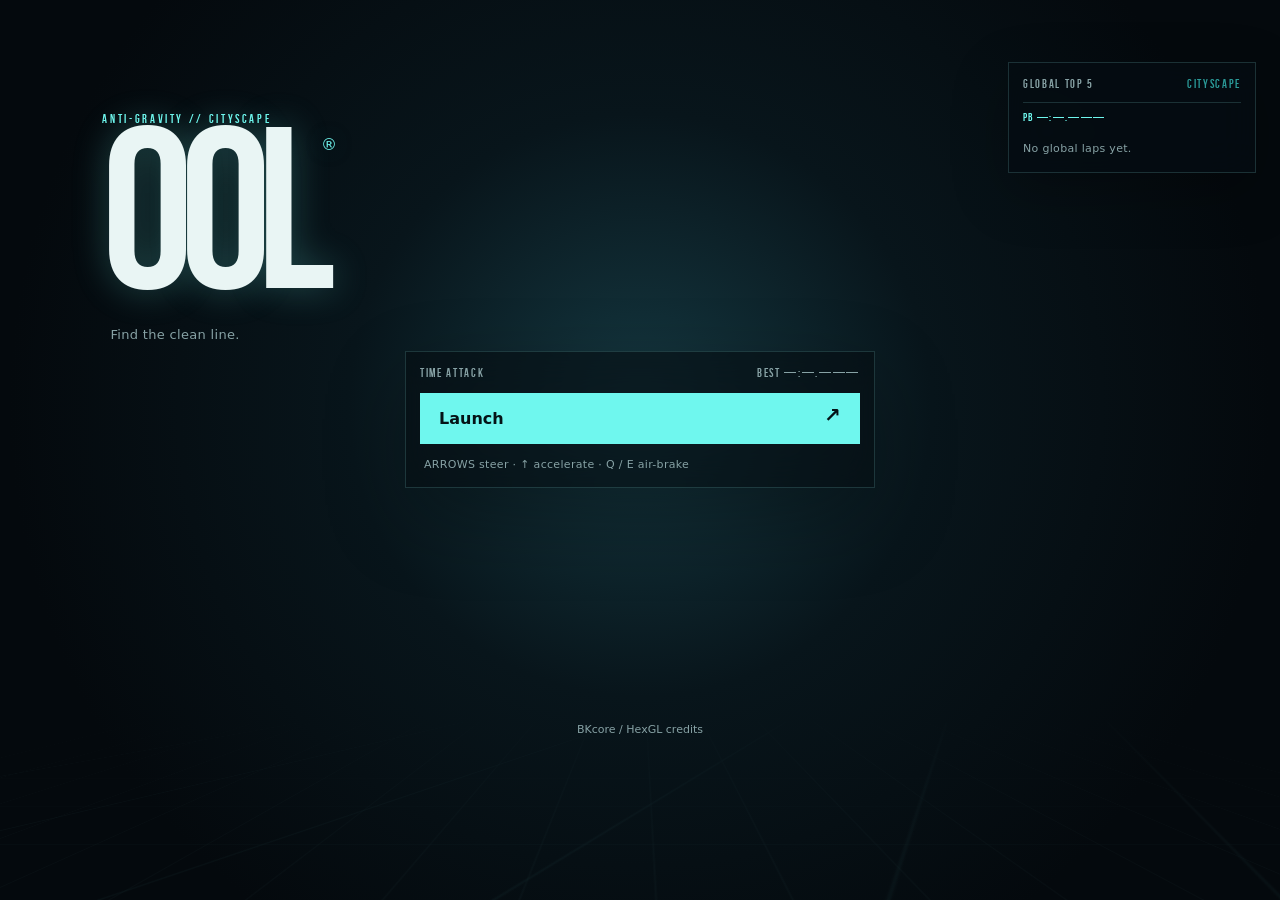
==== index.html @ 015b8ff7 "improvements" ====
<!doctype html>
<html lang="en">
<head>
  <meta charset="utf-8">
  <meta name="viewport" content="width=device-width, initial-scale=1, viewport-fit=cover, user-scalable=no">
  <title>OOL Racing</title>
  <link rel="icon" href="favicon.png" type="image/png">
  <link rel="stylesheet" href="styles.css">
  <script type="importmap">
    {
      "imports": {
        "@websim/websim-socket": "https://esm.websim.com/@websim/websim-socket"
      }
    }
  </script>
</head>
<body>
  <main id="app">
    <section id="launch-screen" class="screen">
      <div class="launch-grid"></div>
      <div class="brand-lockup">
        <span class="eyebrow">ANTI-GRAVITY // CITYSCAPE</span>
        <h1>OOL<span>®</span></h1>
        <p>Find the clean line.</p>
      </div>
      <div class="launch-card">
        <div class="launch-meta"><span>TIME ATTACK</span><span id="best-time">BEST —:—.—</span></div>
        <button id="start-button" class="primary-button" type="button">Launch <span>↗</span></button>
        <div class="control-note" id="control-note">ARROWS steer · ↑ accelerate · Q / E air-brake</div>
      </div>
      <button id="credits-button" class="text-button" type="button">BKcore / HexGL credits</button>
    </section>

    <section id="race-screen" class="screen is-hidden">
      <div id="main"></div>
      <div id="overlay"></div>
      <div id="loading-screen" class="loading-screen" role="status" aria-live="polite">
        <div class="loading-mark">OOL</div>
        <div class="loading-track"><span id="loading-progress"></span></div>
        <div id="loading-label" class="loading-label">Loading Cityscape… 0%</div>
      </div>
      <div class="race-topbar">
        <div class="race-status"><span id="racers-now" class="is-hidden">1 RACING NOW</span><span id="connection-status" class="is-hidden">LOCAL RUN</span><span id="ghost-status" class="is-hidden">NO GHOST</span><button id="control-toggle" class="control-toggle" type="button">TOUCH</button></div>
      </div>
      <div id="ghost-delta" class="ghost-delta is-hidden" aria-hidden="true"></div>
      <div id="replay-badge" class="replay-badge is-hidden" role="status">REPLAY · WATCHING YOUR RUN</div>
      <div id="wrong-way" class="wrong-way is-hidden" role="status" aria-live="assertive">WRONG WAY</div>
      <div class="race-bottom">
        <div class="hint"><span class="keycap">ESC</span> pause</div>
        <div class="ghost-chip"><span class="ghost-dot"></span><span id="ghost-name">Best ghost loading…</span></div>
      </div>
      <div id="ghost-label" class="floating-label is-hidden"></div>
      <div id="touch-controls" aria-hidden="true">
        <div class="touch-joystick" data-touch-control="joystick">
          <div class="joystick-ring"><div class="joystick-knob"></div></div>
          <span>STEER</span>
        </div>
        <div class="touch-actions">
          <button class="touch-action accelerate" data-touch-control="accelerate" type="button" aria-label="Accelerate"><span>ACCEL</span><b>▲</b></button>
          <button class="touch-action brake" data-touch-control="brake" type="button" aria-label="Brake"><span>BRAKE</span><b>▼</b></button>
        </div>
      </div>
      <div id="finish-screen" class="finish-card is-hidden">
        <div class="eyebrow">RUN COMPLETE</div>
        <div id="finish-result" class="finish-time">—:—.—</div>
        <div id="finish-message" class="finish-message">Uploading run telemetry…</div>
        <div id="finish-laps" class="finish-laps"></div>
        <button id="restart-button" class="primary-button" type="button">Race again <span>↗</span></button>
        <button id="replay-button" class="secondary-button" type="button">Watch your run <span>↗</span></button>
      </div>
      <div id="pause-menu" class="modal is-hidden" role="dialog" aria-modal="true" aria-label="Game paused">
        <div class="modal-card pause-card">
          <div class="eyebrow">RACE SUSPENDED</div>
          <h2>Paused</h2>
          <button id="resume-button" class="primary-button" type="button">Resume <span>↗</span></button>
          <button id="mute-button" class="secondary-button" type="button"><span id="mute-label">SOUND ON</span></button>
          <button id="pause-restart-button" class="secondary-button" type="button">Restart race</button>
          <button id="quit-button" class="secondary-button" type="button">Quit to menu</button>
          <p class="pause-hint">ESC toggles pause · the race timer freezes while paused</p>
        </div>
      </div>
    </section>

    <aside id="leaderboard" class="leaderboard" aria-live="polite">
      <div class="leaderboard-head"><span>GLOBAL TOP 5</span><span id="leaderboard-track">CITYSCAPE</span></div>
      <div id="personal-best" class="personal-best">PB —:—.———</div>
      <div id="leaderboard-list"><div class="leaderboard-empty">No global runs yet.</div></div>
    </aside>

    <div id="credits-panel" class="modal is-hidden">
      <div class="modal-card">
        <button id="close-credits" class="close-button" type="button" aria-label="Close credits">×</button>
        <div class="eyebrow">BUILT ON</div>
        <h2>HexGL</h2>
        <p>Original futuristic racing game by Thibaut Despoulain / BKcore. This project keeps the original ships, Cityscape track, geometry, textures, sound, and Three.js 50dev runtime.</p>
        <a href="https://github.com/BKcore/HexGL" target="_blank" rel="noreferrer">github.com/BKcore/HexGL ↗</a>
        <p class="modal-small">MIT licensed source and assets. Full attribution in <code>CREDITS.md</code>.</p>
      </div>
    </div>
  </main>

  <!-- HexGL's original runtime intentionally stays on its Three.js 50dev API. -->
  <script src="libs/Three.dev.js"></script>
  <script src="libs/ShaderExtras.js"></script>
  <script src="libs/postprocessing/EffectComposer.js"></script>
  <script src="libs/postprocessing/RenderPass.js"></script>
  <script src="libs/postprocessing/BloomPass.js"></script>
  <script src="libs/postprocessing/ShaderPass.js"></script>
  <script src="libs/postprocessing/MaskPass.js"></script>
  <script src="libs/Detector.js"></script>
  <script src="libs/Stats.js"></script>
  <script src="bkcore.coffee/controllers/TouchController.js"></script>
  <script src="bkcore.coffee/controllers/OrientationController.js"></script>
  <script src="bkcore.coffee/controllers/GamepadController.js"></script>
  <script src="bkcore.coffee/Timer.js"></script>
  <script src="bkcore.coffee/ImageData.js"></script>
  <script src="bkcore.coffee/Utils.js"></script>
  <script src="bkcore/threejs/RenderManager.js"></script>
  <script src="bkcore/threejs/Shaders.js"></script>
  <script src="bkcore/threejs/Particles.js"></script>
  <script src="bkcore/threejs/Loader.js"></script>
  <script src="bkcore/Audio.js"></script>
  <script src="bkcore/hexgl/HUD.js"></script>
  <script src="bkcore/hexgl/RaceData.js"></script>
  <script src="bkcore/hexgl/ShipControls.js"></script>
  <script src="bkcore/hexgl/ShipEffects.js"></script>
  <script src="bkcore/hexgl/CameraChase.js"></script>
  <script src="bkcore/hexgl/Gameplay.js"></script>
  <script src="bkcore/hexgl/tracks/Cityscape.js"></script>
  <script src="bkcore/hexgl/HexGL.js"></script>
  <script type="module" src="websim-layer.js"></script>
  <script type="module" src="game-app.js"></script>
</body>
</html>
---- styles.css ----
@font-face {
  font-family: Bebas;
  src: url("css/BebasNeue-webfont.woff") format("woff");
  font-display: swap;
}

:root {
  color-scheme: dark;
  --ink: #e9f5f4;
  --muted: #87a2a5;
  --cyan: #6ff7ee;
  --cyan-dim: #2a9997;
  --line: rgba(133, 220, 218, .18);
  --panel: rgba(5, 13, 18, .84);
  --orange: #ffb454;
}

* { box-sizing: border-box; }
html, body { width: 100%; height: 100%; margin: 0; overflow: hidden; background: #050b11; }
body { color: var(--ink); font-family: Inter, ui-sans-serif, system-ui, sans-serif; letter-spacing: .02em; }
button, a { font: inherit; }
button { color: inherit; }
.screen { position: fixed; inset: 0; overflow: hidden; }
.is-hidden { display: none !important; }

#launch-screen { display: grid; place-items: center; background: radial-gradient(circle at 50% 45%, #153841 0%, #08151b 36%, #04090d 78%); }
.launch-grid { position: absolute; inset: 0; opacity: .23; background-image: linear-gradient(rgba(125,232,227,.15) 1px, transparent 1px), linear-gradient(90deg, rgba(125,232,227,.15) 1px, transparent 1px); background-size: 72px 72px; transform: perspective(520px) rotateX(60deg) scale(1.9) translateY(28%); transform-origin: center bottom; mask-image: linear-gradient(to top, #000, transparent 80%); }
.launch-grid::after { content: ""; position: absolute; inset: 0; background: repeating-linear-gradient(120deg, transparent 0 90px, rgba(111,247,238,.2) 91px 92px, transparent 93px 180px); }
.brand-lockup, .launch-card, #credits-button { position: relative; z-index: 1; }
.brand-lockup { position: absolute; left: clamp(24px, 8vw, 120px); top: clamp(44px, 12vh, 120px); }
.eyebrow { color: var(--cyan); font: 12px/1 Bebas, sans-serif; letter-spacing: .22em; }
.brand-lockup h1 { margin: 10px 0 0; font: clamp(94px, 18vw, 250px)/.72 Bebas, sans-serif; letter-spacing: -.06em; text-shadow: 0 0 36px rgba(111,247,238,.25); }
.brand-lockup h1 span { font: 16px/1 system-ui; vertical-align: top; letter-spacing: 0; color: var(--cyan); }
.brand-lockup p { margin: 24px 0 0 8px; color: var(--muted); font-size: 13px; }
.launch-card { width: min(470px, calc(100vw - 48px)); margin-top: 25vh; padding: 14px; border: 1px solid var(--line); background: rgba(5, 13, 18, .63); backdrop-filter: blur(18px); box-shadow: 0 30px 80px rgba(0,0,0,.28); }
.launch-meta, .leaderboard-head, .race-status { display: flex; justify-content: space-between; color: var(--muted); font: 12px Bebas, sans-serif; letter-spacing: .14em; }
.primary-button { width: 100%; border: 1px solid var(--cyan); padding: 15px 18px; margin-top: 12px; background: var(--cyan); color: #041316; text-align: left; font-weight: 800; cursor: pointer; transition: transform .2s ease, box-shadow .2s ease; }
.primary-button span { float: right; font-size: 20px; line-height: 12px; }
.primary-button:hover { transform: translateY(-2px); box-shadow: 0 10px 28px rgba(111,247,238,.18); }
.control-note { padding: 14px 4px 2px; color: var(--muted); font-size: 11px; }
.text-button { position: absolute; bottom: 28px; border: 0; padding: 10px; color: var(--muted); background: transparent; cursor: pointer; font-size: 11px; }
.text-button:hover, .modal-card a { color: var(--cyan); }

#race-screen { background: #020609; }
#main { position: absolute; inset: 0; z-index: 0; }
#main canvas { width: 100% !important; height: 100% !important; display: block; }
#overlay { position: absolute; inset: 0; z-index: 2; pointer-events: none; }
#overlay canvas { position: absolute !important; inset: 0; width: 100% !important; height: 100% !important; }
.loading-screen { position: absolute; inset: 0; z-index: 10; display: grid; place-content: center; justify-items: center; gap: 16px; background: radial-gradient(circle at 50% 44%, #102c34 0%, #061117 50%, #03080b 100%); }
.loading-mark { color: var(--cyan); font: 54px/.8 Bebas, sans-serif; letter-spacing: -.04em; text-shadow: 0 0 28px rgba(111,247,238,.22); }
.loading-track { width: min(280px, 64vw); height: 2px; overflow: hidden; background: rgba(111,247,238,.18); }
.loading-track span { display: block; width: 0%; height: 100%; background: var(--cyan); box-shadow: 0 0 12px var(--cyan); transition: width .18s ease-out; }
.loading-label { color: var(--muted); font: 11px Bebas, sans-serif; letter-spacing: .14em; }
.race-topbar, .race-bottom { position: absolute; left: 24px; right: 24px; z-index: 4; display: flex; align-items: center; justify-content: space-between; pointer-events: none; }
.race-topbar { top: 22px; }
.race-bottom { bottom: 20px; }
.race-mark { color: var(--ink); font: 13px Bebas, sans-serif; letter-spacing: .17em; text-shadow: 0 2px 14px #000; }
.dot, .ghost-dot { display: inline-block; width: 7px; height: 7px; margin-right: 8px; border-radius: 50%; background: var(--cyan); box-shadow: 0 0 12px var(--cyan); }
.race-status { gap: 14px; align-items: center; margin-left: auto; }
.hint, .ghost-chip { color: rgba(233,245,244,.7); font-size: 10px; text-shadow: 0 2px 12px #000; }
.keycap { padding: 3px 5px; border: 1px solid rgba(233,245,244,.3); margin-right: 7px; }
.ghost-chip { padding: 8px 10px; border: 1px solid rgba(111,247,238,.3); background: rgba(3,13,17,.55); }
.ghost-dot { background: #d676ff; box-shadow: 0 0 10px #d676ff; }

.leaderboard { position: fixed; z-index: 6; top: 62px; right: 24px; width: 248px; padding: 14px; border: 1px solid var(--line); background: var(--panel); backdrop-filter: blur(18px); box-shadow: 0 18px 55px rgba(0,0,0,.25); }
.leaderboard-head { padding-bottom: 10px; border-bottom: 1px solid var(--line); }
.leaderboard-head span:last-child { color: var(--cyan-dim); }
.leaderboard-row { display: grid; grid-template-columns: 24px 1fr auto; gap: 9px; align-items: center; padding: 10px 0; border-bottom: 1px solid rgba(133,220,218,.08); font-size: 11px; }
.leaderboard-row:last-child { border: 0; }
.leaderboard-rank { color: var(--muted); font: 13px Bebas, sans-serif; }
.leaderboard-user { display: flex; min-width: 0; align-items: center; gap: 8px; color: inherit; text-decoration: none; pointer-events: auto; }
.leaderboard-user:hover .leaderboard-name { color: var(--cyan); }
.leaderboard-avatar { position: relative; display: grid; flex: 0 0 24px; width: 24px; height: 24px; place-items: center; overflow: hidden; border: 1px solid rgba(111,247,238,.35); border-radius: 50%; background: rgba(111,247,238,.12); color: var(--cyan); font: 11px Bebas, sans-serif; }
.leaderboard-avatar img { position: absolute; inset: 0; width: 100%; height: 100%; object-fit: cover; }
.leaderboard-name { overflow: hidden; text-overflow: ellipsis; white-space: nowrap; }
.leaderboard-time { color: var(--cyan); font-variant-numeric: tabular-nums; }
.leaderboard-empty { padding: 16px 0 3px; color: var(--muted); font-size: 11px; }
.leaderboard-row.is-me { margin: 0 -6px; padding-left: 6px; padding-right: 6px; border-left: 2px solid var(--cyan); background: rgba(111,247,238,.08); }
.leaderboard-row.is-me .leaderboard-name { color: var(--cyan); }
.personal-best { padding: 8px 0 2px; color: var(--cyan); font: 11px Bebas, sans-serif; letter-spacing: .12em; }
.control-toggle { border: 1px solid rgba(111,247,238,.45); padding: 5px 7px; background: rgba(4,15,19,.55); color: var(--cyan); cursor: pointer; font: 11px Bebas, sans-serif; letter-spacing: .1em; pointer-events: auto; }
.floating-label { position: absolute; z-index: 7; transform: translate(-50%, -100%); padding: 4px 7px; border: 1px solid rgba(141,250,255,.55); background: rgba(2,10,14,.78); color: #b8ffff; font: 11px Bebas, sans-serif; letter-spacing: .1em; pointer-events: none; white-space: nowrap; }
.ghost-delta { position: absolute; z-index: 7; top: 48px; left: 24px; padding: 4px 9px; border: 1px solid rgba(111,247,238,.35); background: rgba(2,10,14,.72); color: var(--ink); font: 12px Bebas, sans-serif; letter-spacing: .12em; pointer-events: none; white-space: nowrap; }
.ghost-delta.ahead { color: var(--cyan); border-color: rgba(111,247,238,.55); }
.ghost-delta.behind { color: var(--orange); border-color: rgba(255,180,84,.55); }
.replay-badge { position: absolute; z-index: 7; top: 48px; right: 24px; padding: 4px 9px; border: 1px solid rgba(111,247,238,.45); background: rgba(2,10,14,.72); color: var(--cyan); font: 12px Bebas, sans-serif; letter-spacing: .12em; pointer-events: none; white-space: nowrap; }
.wrong-way { position: absolute; z-index: 9; left: 50%; top: 24%; transform: translateX(-50%); padding: 8px 26px 8px 32px; border: 2px solid rgba(255,110,80,.85); background: rgba(64,8,4,.78); box-shadow: 0 0 30px rgba(255,110,80,.25); color: #ff9070; font: clamp(30px, 7vw, 58px)/1 Bebas, sans-serif; letter-spacing: .24em; text-indent: .24em; pointer-events: none; white-space: nowrap; animation: wrongway-flash .8s ease-in-out infinite; }
@keyframes wrongway-flash { 0%, 100% { opacity: 1; } 50% { opacity: .2; } }
@media (prefers-reduced-motion: reduce) { .wrong-way { animation: none; } }
.floating-label.live { border-color: rgba(255,180,84,.5); color: var(--orange); }
.finish-laps { display: grid; gap: 5px; margin-top: 18px; padding-top: 12px; border-top: 1px solid var(--line); color: var(--muted); font: 13px Bebas, sans-serif; letter-spacing: .08em; }
.finish-laps div { display: flex; justify-content: space-between; }
.finish-laps strong { color: var(--ink); font-weight: 400; }

.finish-card { position: absolute; z-index: 8; left: 50%; top: 50%; width: min(420px, calc(100vw - 40px)); padding: 24px; transform: translate(-50%, -50%); border: 1px solid var(--cyan); background: rgba(4, 15, 19, .9); box-shadow: 0 30px 100px rgba(0,0,0,.55), 0 0 40px rgba(111,247,238,.12); backdrop-filter: blur(20px); }
.finish-time { margin: 10px 0; color: var(--cyan); font: clamp(48px, 12vw, 76px)/1 Bebas, sans-serif; letter-spacing: .03em; }
.finish-message { min-height: 18px; color: var(--muted); font-size: 12px; }
.finish-card .primary-button { margin-top: 24px; }

#touch-controls { display: none; }
.touch-joystick { position: absolute; left: max(18px, env(safe-area-inset-left)); bottom: max(26px, env(safe-area-inset-bottom)); width: clamp(118px, 34vw, 156px); height: clamp(118px, 34vw, 156px); color: rgba(233,245,244,.72); font: 10px Bebas, sans-serif; letter-spacing: .14em; text-align: center; touch-action: none; user-select: none; }
.joystick-ring { position: absolute; inset: 5%; border: 1px solid rgba(111,247,238,.38); border-radius: 50%; background: radial-gradient(circle, rgba(111,247,238,.06), rgba(4,18,22,.08) 62%, rgba(4,18,22,.02)); box-shadow: inset 0 0 24px rgba(111,247,238,.05), 0 0 22px rgba(0,0,0,.14); }
.joystick-ring::before, .joystick-ring::after { content: ""; position: absolute; background: rgba(111,247,238,.16); }
.joystick-ring::before { left: 50%; top: 10%; bottom: 10%; width: 1px; }
.joystick-ring::after { top: 50%; left: 10%; right: 10%; height: 1px; }
.joystick-knob { position: absolute; left: 50%; top: 50%; width: 34%; height: 34%; border: 1px solid rgba(111,247,238,.8); border-radius: 50%; background: rgba(111,247,238,.12); box-shadow: 0 0 18px rgba(111,247,238,.18); transform: translate(-50%, -50%); transition: transform .08s ease-out; }
.touch-joystick > span { position: absolute; left: 0; right: 0; bottom: -17px; }
.touch-actions { position: absolute; right: max(18px, env(safe-area-inset-right)); bottom: max(24px, env(safe-area-inset-bottom)); display: grid; gap: 10px; }
.touch-action { display: grid; place-items: center; width: clamp(62px, 19vw, 82px); height: clamp(62px, 19vw, 82px); border: 1px solid rgba(255,180,84,.52); border-radius: 50%; background: rgba(5,18,23,.22); color: var(--orange); box-shadow: inset 0 0 20px rgba(255,180,84,.05), 0 0 18px rgba(0,0,0,.14); cursor: pointer; touch-action: none; user-select: none; }
.touch-action.accelerate { border-color: rgba(111,247,238,.6); color: var(--cyan); }
.touch-action:active, .touch-action.is-pressed { background: rgba(111,247,238,.2); transform: scale(.96); }
.touch-action span { font: 9px Bebas, sans-serif; letter-spacing: .12em; }
.touch-action b { margin-top: -4px; font-size: 22px; font-weight: 400; line-height: 1; }

.modal { position: fixed; inset: 0; z-index: 20; display: grid; place-items: center; padding: 24px; background: rgba(0,8,12,.75); backdrop-filter: blur(9px); }
.secondary-button { width: 100%; border: 1px solid var(--line); padding: 12px 16px; margin-top: 10px; background: rgba(111,247,238,.06); color: var(--ink); text-align: left; cursor: pointer; font-weight: 700; transition: border-color .15s ease, background .15s ease, transform .15s ease; }
.secondary-button:hover { border-color: var(--cyan); background: rgba(111,247,238,.14); transform: translateY(-1px); }
.secondary-button:focus-visible, .primary-button:focus-visible, .text-button:focus-visible { outline: 2px solid var(--cyan); outline-offset: 2px; }
.pause-card h2 { margin: 10px 0 4px; }
.pause-card .primary-button { margin-top: 18px; }
.pause-hint { margin-top: 18px; margin-bottom: 0; color: var(--muted); font-size: 11px; text-align: center; }
.modal-card { position: relative; width: min(500px, 100%); padding: 32px; border: 1px solid var(--line); background: #07151a; box-shadow: 0 20px 90px #000; }
.modal-card h2 { margin: 10px 0; font: 56px/1 Bebas, sans-serif; }
.modal-card p { color: var(--muted); font-size: 13px; line-height: 1.7; }
.modal-card a { font-size: 13px; }
.modal-small { margin-bottom: 0; font-size: 11px !important; }
.close-button { position: absolute; top: 12px; right: 12px; border: 0; background: transparent; color: var(--muted); font-size: 28px; cursor: pointer; }

@media (max-width: 760px) {
  .brand-lockup { top: 60px; left: 24px; }
  .brand-lockup h1 { font-size: 120px; }
  .launch-card { margin-top: 34vh; }
  .leaderboard { top: 48px; right: 8px; width: 174px; padding: 9px; opacity: .92; }
  .leaderboard-head { padding-bottom: 6px; font-size: 10px; }
  .leaderboard-row { grid-template-columns: 18px 1fr auto; gap: 5px; padding: 6px 0; font-size: 9px; }
  .leaderboard-row:nth-child(n + 4) { display: none; }
  .leaderboard-rank { font-size: 11px; }
  .leaderboard-user { gap: 5px; }
  .leaderboard-avatar { flex-basis: 18px; width: 18px; height: 18px; font-size: 9px; }
  .leaderboard-time { font-size: 9px; }
  .personal-best { padding-top: 6px; font-size: 10px; }
  .race-topbar { top: 9px; left: 9px; right: 9px; }
  .ghost-delta { top: 26px; left: 12px; font-size: 10px; padding: 3px 7px; }
  .replay-badge { top: 26px; right: 12px; font-size: 10px; padding: 3px 7px; }
  .race-bottom { display: none; }
  .race-status { gap: 5px; font-size: 9px; }
  #touch-controls { display: block; position: absolute; inset: 0; z-index: 5; pointer-events: none; }
  .touch-joystick, .touch-action { pointer-events: auto; }
  #race-screen .leaderboard { display: block; }
}
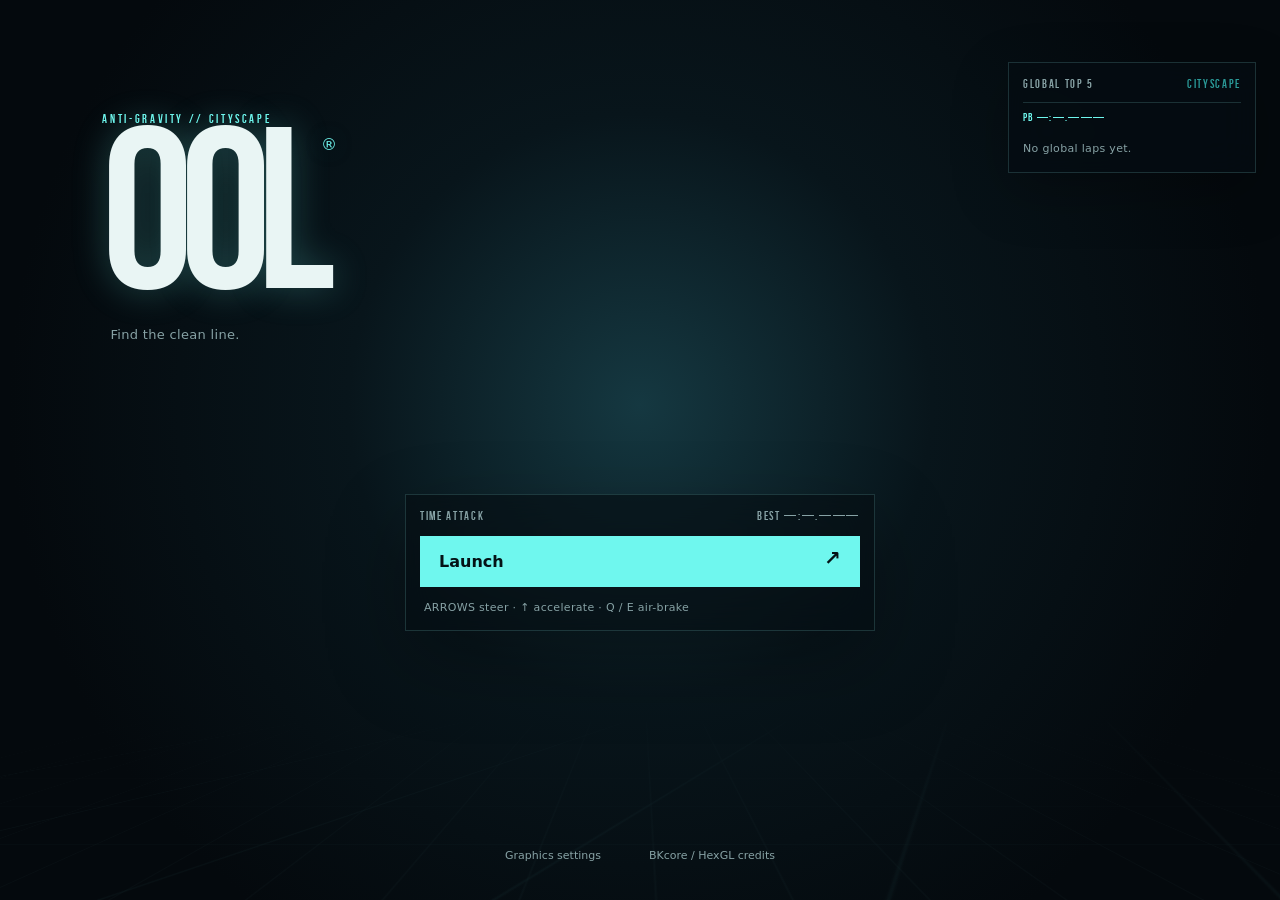
==== commit b25928ca: "update visuals" ====
--- a/index.html
+++ b/index.html
@@ -28,7 +28,10 @@
         <button id="start-button" class="primary-button" type="button">Launch <span>↗</span></button>
         <div class="control-note" id="control-note">ARROWS steer · ↑ accelerate · Q / E air-brake</div>
       </div>
-      <button id="credits-button" class="text-button" type="button">BKcore / HexGL credits</button>
+      <div class="launch-footer">
+        <button id="settings-button" class="text-button" type="button">Graphics settings</button>
+        <button id="credits-button" class="text-button" type="button">BKcore / HexGL credits</button>
+      </div>
     </section>
 
     <section id="race-screen" class="screen is-hidden">
@@ -74,6 +77,7 @@
           <h2>Paused</h2>
           <button id="resume-button" class="primary-button" type="button">Resume <span>↗</span></button>
           <button id="mute-button" class="secondary-button" type="button"><span id="mute-label">SOUND ON</span></button>
+          <button id="pause-settings-button" class="secondary-button" type="button">Graphics settings</button>
           <button id="pause-restart-button" class="secondary-button" type="button">Restart race</button>
           <button id="quit-button" class="secondary-button" type="button">Quit to menu</button>
           <p class="pause-hint">ESC toggles pause · the race timer freezes while paused</p>
@@ -95,6 +99,38 @@
         <p>Original futuristic racing game by Thibaut Despoulain / BKcore. This project keeps the original ships, Cityscape track, geometry, textures, sound, and Three.js 50dev runtime.</p>
         <a href="https://github.com/BKcore/HexGL" target="_blank" rel="noreferrer">github.com/BKcore/HexGL ↗</a>
         <p class="modal-small">MIT licensed source and assets. Full attribution in <code>CREDITS.md</code>.</p>
+      </div>
+    </div>
+
+    <div id="settings-panel" class="modal is-hidden" role="dialog" aria-modal="true" aria-label="Graphics settings">
+      <div class="modal-card settings-card">
+        <button id="settings-close" class="close-button" type="button" aria-label="Close settings">×</button>
+        <div class="eyebrow">GRAPHICS</div>
+        <h2>Quality</h2>
+        <p class="settings-note">Lower tiers trade visuals for frame rate. Changes apply on the next launch.</p>
+        <div class="settings-options" role="radiogroup" aria-label="Quality level">
+          <button class="quality-option" data-quality="0" type="button" role="radio" aria-checked="false">
+            <span class="quality-dot" aria-hidden="true"></span>
+            <span class="quality-copy"><b>LOW</b><em>Half-res render · flat lighting · no bloom, shadows or trails</em></span>
+          </button>
+          <button class="quality-option" data-quality="1" type="button" role="radio" aria-checked="false">
+            <span class="quality-dot" aria-hidden="true"></span>
+            <span class="quality-copy"><b>MID</b><em>Full resolution · flat materials · hex glow · smooth on phones</em></span>
+          </button>
+          <button class="quality-option" data-quality="2" type="button" role="radio" aria-checked="false">
+            <span class="quality-dot" aria-hidden="true"></span>
+            <span class="quality-copy"><b>HIGH</b><em>Full texture set · specular &amp; normal shading</em></span>
+          </button>
+          <button class="quality-option" data-quality="3" type="button" role="radio" aria-checked="false">
+            <span class="quality-dot" aria-hidden="true"></span>
+            <span class="quality-copy"><b>ULTRA</b><em>Bloom · 2048px shadows · ship particle trails</em></span>
+          </button>
+        </div>
+        <div class="settings-divider"></div>
+        <button id="settings-sound" class="quality-option" type="button" role="switch" aria-checked="true">
+          <span class="quality-dot" aria-hidden="true"></span>
+          <span class="quality-copy"><b>SOUND</b><em id="settings-sound-label">ON</em></span>
+        </button>
       </div>
     </div>
   </main>
--- a/styles.css
+++ b/styles.css
@@ -26,7 +26,7 @@
 #launch-screen { display: grid; place-items: center; background: radial-gradient(circle at 50% 45%, #153841 0%, #08151b 36%, #04090d 78%); }
 .launch-grid { position: absolute; inset: 0; opacity: .23; background-image: linear-gradient(rgba(125,232,227,.15) 1px, transparent 1px), linear-gradient(90deg, rgba(125,232,227,.15) 1px, transparent 1px); background-size: 72px 72px; transform: perspective(520px) rotateX(60deg) scale(1.9) translateY(28%); transform-origin: center bottom; mask-image: linear-gradient(to top, #000, transparent 80%); }
 .launch-grid::after { content: ""; position: absolute; inset: 0; background: repeating-linear-gradient(120deg, transparent 0 90px, rgba(111,247,238,.2) 91px 92px, transparent 93px 180px); }
-.brand-lockup, .launch-card, #credits-button { position: relative; z-index: 1; }
+.brand-lockup, .launch-card, .launch-footer { position: relative; z-index: 1; }
 .brand-lockup { position: absolute; left: clamp(24px, 8vw, 120px); top: clamp(44px, 12vh, 120px); }
 .eyebrow { color: var(--cyan); font: 12px/1 Bebas, sans-serif; letter-spacing: .22em; }
 .brand-lockup h1 { margin: 10px 0 0; font: clamp(94px, 18vw, 250px)/.72 Bebas, sans-serif; letter-spacing: -.06em; text-shadow: 0 0 36px rgba(111,247,238,.25); }
@@ -38,7 +38,8 @@
 .primary-button span { float: right; font-size: 20px; line-height: 12px; }
 .primary-button:hover { transform: translateY(-2px); box-shadow: 0 10px 28px rgba(111,247,238,.18); }
 .control-note { padding: 14px 4px 2px; color: var(--muted); font-size: 11px; }
-.text-button { position: absolute; bottom: 28px; border: 0; padding: 10px; color: var(--muted); background: transparent; cursor: pointer; font-size: 11px; }
+.launch-footer { position: absolute; left: 0; right: 0; bottom: 28px; display: flex; justify-content: center; gap: 28px; }
+.text-button { border: 0; padding: 10px; color: var(--muted); background: transparent; cursor: pointer; font-size: 11px; transition: color .15s ease; }
 .text-button:hover, .modal-card a { color: var(--cyan); }
 
 #race-screen { background: #020609; }
@@ -126,6 +127,23 @@
 .modal-small { margin-bottom: 0; font-size: 11px !important; }
 .close-button { position: absolute; top: 12px; right: 12px; border: 0; background: transparent; color: var(--muted); font-size: 28px; cursor: pointer; }
 
+.settings-card { width: min(540px, 100%); }
+.settings-card h2 { margin-bottom: 2px; }
+.settings-note { margin-top: 0; font-size: 12px; }
+.settings-options { display: grid; gap: 8px; margin-top: 20px; }
+.quality-option { display: flex; align-items: center; gap: 13px; width: 100%; border: 1px solid var(--line); padding: 12px 14px; background: rgba(111,247,238,.03); color: var(--ink); text-align: left; cursor: pointer; transition: border-color .15s ease, background .15s ease, transform .15s ease; }
+.quality-option:hover { border-color: rgba(111,247,238,.55); background: rgba(111,247,238,.08); transform: translateX(2px); }
+.quality-option.is-selected { border-color: var(--cyan); background: rgba(111,247,238,.1); box-shadow: inset 3px 0 0 var(--cyan), 0 0 24px rgba(111,247,238,.08); }
+.quality-dot { flex: 0 0 12px; width: 12px; height: 12px; border: 1px solid rgba(111,247,238,.45); border-radius: 50%; background: transparent; transition: background .15s ease, box-shadow .15s ease, border-color .15s ease; }
+.quality-option.is-selected .quality-dot { background: var(--cyan); box-shadow: 0 0 10px var(--cyan); }
+.quality-copy { display: grid; gap: 2px; min-width: 0; }
+.quality-copy b { font: 16px/1 Bebas, sans-serif; letter-spacing: .14em; }
+.quality-copy em { color: var(--muted); font-size: 11px; font-style: normal; white-space: nowrap; overflow: hidden; text-overflow: ellipsis; }
+.quality-option.is-selected .quality-copy b { color: var(--cyan); }
+.quality-option.is-off .quality-dot { border-color: rgba(233,245,244,.25); }
+.quality-option.is-off .quality-copy b { color: var(--muted); }
+.settings-divider { height: 1px; margin: 16px 0 6px; background: var(--line); }
+
 @media (max-width: 760px) {
   .brand-lockup { top: 60px; left: 24px; }
   .brand-lockup h1 { font-size: 120px; }
@@ -141,6 +159,7 @@
   .personal-best { padding-top: 6px; font-size: 10px; }
   .race-topbar { top: 9px; left: 9px; right: 9px; }
   .ghost-delta { top: 26px; left: 12px; font-size: 10px; padding: 3px 7px; }
+  .quality-copy em { white-space: normal; }
   .replay-badge { top: 26px; right: 12px; font-size: 10px; padding: 3px 7px; }
   .race-bottom { display: none; }
   .race-status { gap: 5px; font-size: 9px; }
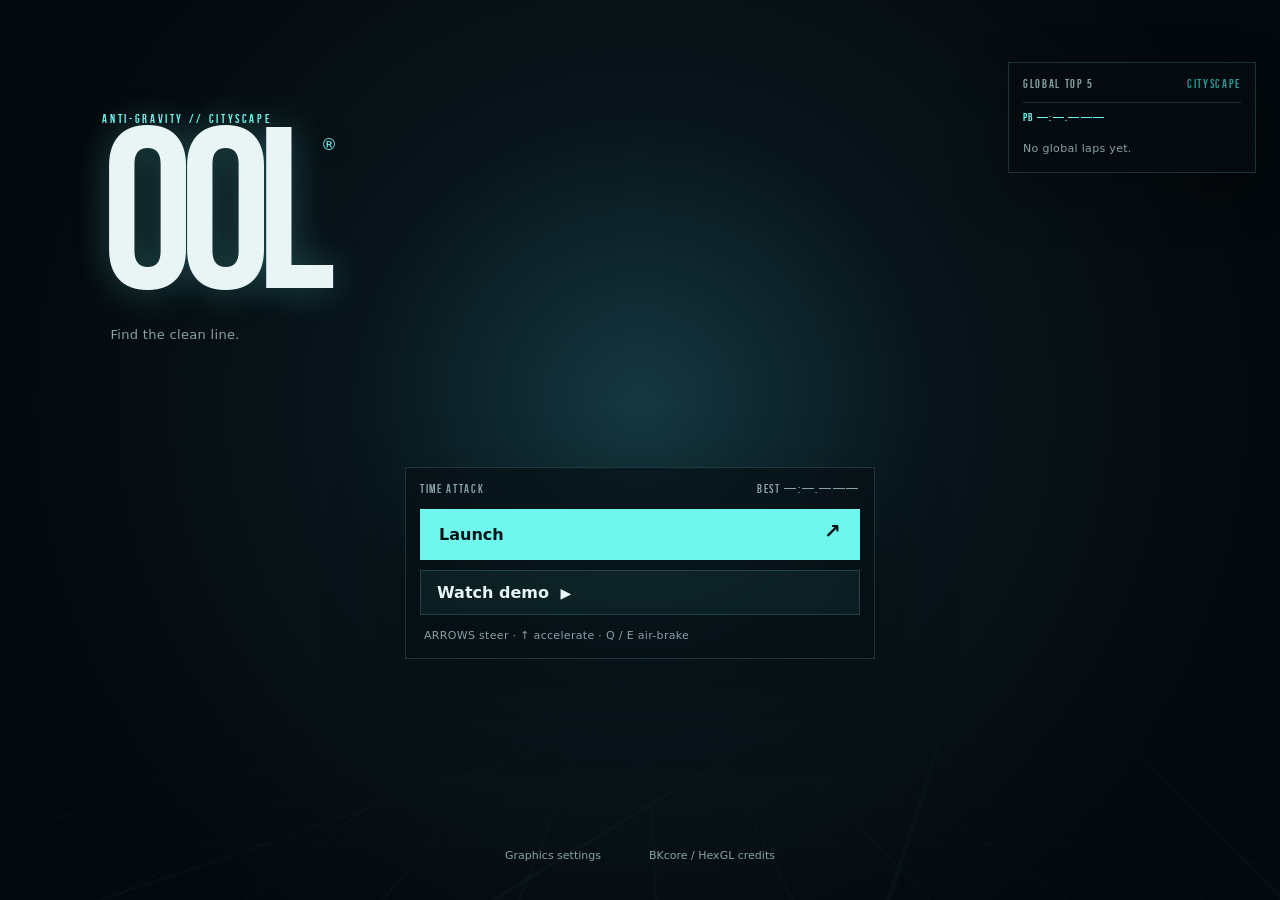
==== commit 0ae68374: "add features" ====
--- a/index.html
+++ b/index.html
@@ -26,6 +26,7 @@
       <div class="launch-card">
         <div class="launch-meta"><span>TIME ATTACK</span><span id="best-time">BEST —:—.—</span></div>
         <button id="start-button" class="primary-button" type="button">Launch <span>↗</span></button>
+        <button id="demo-button" class="secondary-button demo-launch-button" type="button">Watch demo <span>▶</span></button>
         <div class="control-note" id="control-note">ARROWS steer · ↑ accelerate · Q / E air-brake</div>
       </div>
       <div class="launch-footer">
@@ -46,8 +47,21 @@
         <div class="race-status"><span id="racers-now" class="is-hidden">1 RACING NOW</span><span id="connection-status" class="is-hidden">LOCAL RUN</span><span id="ghost-status" class="is-hidden">NO GHOST</span><button id="control-toggle" class="control-toggle" type="button">TOUCH</button></div>
       </div>
       <div id="ghost-delta" class="ghost-delta is-hidden" aria-hidden="true"></div>
+      <div id="lap-delta" class="lap-delta is-hidden" aria-hidden="true"></div>
       <div id="replay-badge" class="replay-badge is-hidden" role="status">REPLAY · WATCHING YOUR RUN</div>
+      <button id="downgrade-note" class="downgrade-note is-hidden" type="button" role="status">GRAPHICS AUTO-LOWERED · TAP TO RESTORE</button>
       <div id="wrong-way" class="wrong-way is-hidden" role="status" aria-live="assertive">WRONG WAY</div>
+      <div id="demo-screen" class="demo-screen is-hidden" aria-live="polite">
+        <div class="demo-top">
+          <span class="demo-badge">DEMO MODE</span>
+          <span id="demo-mode-pill" class="demo-pill">AUTOPILOT</span>
+        </div>
+        <div id="demo-controls" class="demo-controls">
+          <p class="demo-caption">The ship drives itself — four racers on the grid. Take the wheel whenever you like.</p>
+          <button id="demo-take" class="demo-button demo-button-primary" type="button">Take control <span>↗</span></button>
+          <button id="demo-exit" class="demo-button" type="button">Exit demo</button>
+        </div>
+      </div>
       <div class="race-bottom">
         <div class="hint"><span class="keycap">ESC</span> pause</div>
         <div class="ghost-chip"><span class="ghost-dot"></span><span id="ghost-name">Best ghost loading…</span></div>
@@ -143,11 +157,6 @@
   <script src="libs/postprocessing/BloomPass.js"></script>
   <script src="libs/postprocessing/ShaderPass.js"></script>
   <script src="libs/postprocessing/MaskPass.js"></script>
-  <script src="libs/Detector.js"></script>
-  <script src="libs/Stats.js"></script>
-  <script src="bkcore.coffee/controllers/TouchController.js"></script>
-  <script src="bkcore.coffee/controllers/OrientationController.js"></script>
-  <script src="bkcore.coffee/controllers/GamepadController.js"></script>
   <script src="bkcore.coffee/Timer.js"></script>
   <script src="bkcore.coffee/ImageData.js"></script>
   <script src="bkcore.coffee/Utils.js"></script>
@@ -164,6 +173,7 @@
   <script src="bkcore/hexgl/Gameplay.js"></script>
   <script src="bkcore/hexgl/tracks/Cityscape.js"></script>
   <script src="bkcore/hexgl/HexGL.js"></script>
+  <script src="bkcore/hexgl/AIDemo.js"></script>
   <script type="module" src="websim-layer.js"></script>
   <script type="module" src="game-app.js"></script>
 </body>
--- a/styles.css
+++ b/styles.css
@@ -38,6 +38,9 @@
 .primary-button span { float: right; font-size: 20px; line-height: 12px; }
 .primary-button:hover { transform: translateY(-2px); box-shadow: 0 10px 28px rgba(111,247,238,.18); }
 .control-note { padding: 14px 4px 2px; color: var(--muted); font-size: 11px; }
+.demo-launch-button { text-align: center; }
+.demo-launch-button span { float: none; font-size: 14px; margin-left: 6px; }
+.demo-launch-button:hover { border-color: var(--orange); color: #ffd2a8; }
 .launch-footer { position: absolute; left: 0; right: 0; bottom: 28px; display: flex; justify-content: center; gap: 28px; }
 .text-button { border: 0; padding: 10px; color: var(--muted); background: transparent; cursor: pointer; font-size: 11px; transition: color .15s ease; }
 .text-button:hover, .modal-card a { color: var(--cyan); }
@@ -84,10 +87,43 @@
 .ghost-delta { position: absolute; z-index: 7; top: 48px; left: 24px; padding: 4px 9px; border: 1px solid rgba(111,247,238,.35); background: rgba(2,10,14,.72); color: var(--ink); font: 12px Bebas, sans-serif; letter-spacing: .12em; pointer-events: none; white-space: nowrap; }
 .ghost-delta.ahead { color: var(--cyan); border-color: rgba(111,247,238,.55); }
 .ghost-delta.behind { color: var(--orange); border-color: rgba(255,180,84,.55); }
+.lap-delta { position: absolute; z-index: 7; top: 76px; left: 24px; padding: 4px 9px; border: 1px solid rgba(111,247,238,.35); background: rgba(2,10,14,.72); color: var(--ink); font: 12px Bebas, sans-serif; letter-spacing: .12em; pointer-events: none; white-space: nowrap; transition: color .15s, border-color .15s; }
+.lap-delta.ahead { color: var(--cyan); border-color: rgba(111,247,238,.55); }
+.lap-delta.behind { color: var(--orange); border-color: rgba(255,180,84,.55); }
+.lap-delta.new-best { color: #7dffd0; border-color: rgba(125,255,208,.7); animation: lap-best-flash .5s ease-in-out 2; }
+@keyframes lap-best-flash { 0%, 100% { box-shadow: 0 0 0 rgba(125,255,208,0); } 50% { box-shadow: 0 0 14px rgba(125,255,208,.5); } }
 .replay-badge { position: absolute; z-index: 7; top: 48px; right: 24px; padding: 4px 9px; border: 1px solid rgba(111,247,238,.45); background: rgba(2,10,14,.72); color: var(--cyan); font: 12px Bebas, sans-serif; letter-spacing: .12em; pointer-events: none; white-space: nowrap; }
+.downgrade-note { position: absolute; z-index: 9; top: 48px; left: 50%; transform: translateX(-50%); padding: 4px 12px; border: 1px solid rgba(255,180,84,.5); background: rgba(40,22,4,.78); color: var(--orange); font: 11px Bebas, sans-serif; letter-spacing: .14em; pointer-events: auto; cursor: pointer; white-space: nowrap; }
+.downgrade-note:hover { border-color: var(--orange); color: #ffd2a8; }
 .wrong-way { position: absolute; z-index: 9; left: 50%; top: 24%; transform: translateX(-50%); padding: 8px 26px 8px 32px; border: 2px solid rgba(255,110,80,.85); background: rgba(64,8,4,.78); box-shadow: 0 0 30px rgba(255,110,80,.25); color: #ff9070; font: clamp(30px, 7vw, 58px)/1 Bebas, sans-serif; letter-spacing: .24em; text-indent: .24em; pointer-events: none; white-space: nowrap; animation: wrongway-flash .8s ease-in-out infinite; }
 @keyframes wrongway-flash { 0%, 100% { opacity: 1; } 50% { opacity: .2; } }
-@media (prefers-reduced-motion: reduce) { .wrong-way { animation: none; } }
+
+/* Demo screen: attract-mode overlay shown while the autopilot drives. */
+.demo-screen { position: absolute; inset: 0; z-index: 8; pointer-events: none; }
+#race-screen.is-demo .race-bottom { display: none; }
+#race-screen.is-demo .control-toggle { display: none; }
+.demo-top { position: absolute; top: 22px; left: 24px; display: flex; flex-direction: column; align-items: flex-start; gap: 8px; }
+.demo-badge { padding: 4px 9px; border: 1px solid rgba(255,180,84,.55); background: rgba(40,22,4,.78); color: var(--orange); font: 12px Bebas, sans-serif; letter-spacing: .16em; }
+.demo-pill { padding: 4px 9px; border: 1px solid rgba(111,247,238,.5); background: rgba(2,10,14,.72); color: var(--cyan); font: 11px Bebas, sans-serif; letter-spacing: .14em; animation: demo-pulse 1.6s ease-in-out infinite; }
+@keyframes demo-pulse { 0%, 100% { box-shadow: 0 0 0 rgba(111,247,238,0); } 50% { box-shadow: 0 0 12px rgba(111,247,238,.45); } }
+.demo-controls { position: absolute; left: 50%; bottom: 30%; transform: translateX(-50%); display: grid; gap: 8px; width: min(320px, calc(100vw - 48px)); text-align: center; pointer-events: auto; }
+.demo-caption { margin: 0 0 6px; color: rgba(233,245,244,.72); font-size: 11px; text-shadow: 0 2px 12px #000; }
+.demo-button { width: 100%; border: 1px solid var(--line); padding: 12px 16px; background: rgba(111,247,238,.06); color: var(--ink); text-align: center; cursor: pointer; font-weight: 700; transition: border-color .15s ease, background .15s ease, transform .15s ease; }
+.demo-button span { float: none; font-size: 14px; margin-left: 6px; }
+.demo-button:hover { border-color: var(--cyan); background: rgba(111,247,238,.14); transform: translateY(-1px); }
+.demo-button-primary { border-color: var(--cyan); background: var(--cyan); color: #041316; }
+.demo-button-primary:hover { border-color: var(--cyan); background: #9efbf4; color: #041316; box-shadow: 0 10px 28px rgba(111,247,238,.18); }
+@media (prefers-reduced-motion: reduce) {
+  .wrong-way { animation: none; }
+  .lap-delta { animation: none; }
+  .demo-pill { animation: none; }
+  /* Collapse decorative animations/transitions for motion-sensitive users. */
+  *, *::before, *::after {
+    animation-duration: .001s !important;
+    animation-iteration-count: 1 !important;
+    transition-duration: .001s !important;
+  }
+}
 .floating-label.live { border-color: rgba(255,180,84,.5); color: var(--orange); }
 .finish-laps { display: grid; gap: 5px; margin-top: 18px; padding-top: 12px; border-top: 1px solid var(--line); color: var(--muted); font: 13px Bebas, sans-serif; letter-spacing: .08em; }
 .finish-laps div { display: flex; justify-content: space-between; }
@@ -159,8 +195,14 @@
   .personal-best { padding-top: 6px; font-size: 10px; }
   .race-topbar { top: 9px; left: 9px; right: 9px; }
   .ghost-delta { top: 26px; left: 12px; font-size: 10px; padding: 3px 7px; }
+  .lap-delta { top: 44px; left: 12px; font-size: 10px; padding: 3px 7px; }
+  .demo-top { top: 9px; left: 12px; gap: 5px; }
+  .demo-badge, .demo-pill { font-size: 10px; padding: 3px 7px; }
+  .demo-controls { bottom: 26%; width: min(280px, calc(100vw - 32px)); }
+  .demo-caption { font-size: 10px; }
   .quality-copy em { white-space: normal; }
   .replay-badge { top: 26px; right: 12px; font-size: 10px; padding: 3px 7px; }
+  .downgrade-note { top: 26px; font-size: 9px; padding: 3px 8px; }
   .race-bottom { display: none; }
   .race-status { gap: 5px; font-size: 9px; }
   #touch-controls { display: block; position: absolute; inset: 0; z-index: 5; pointer-events: none; }
